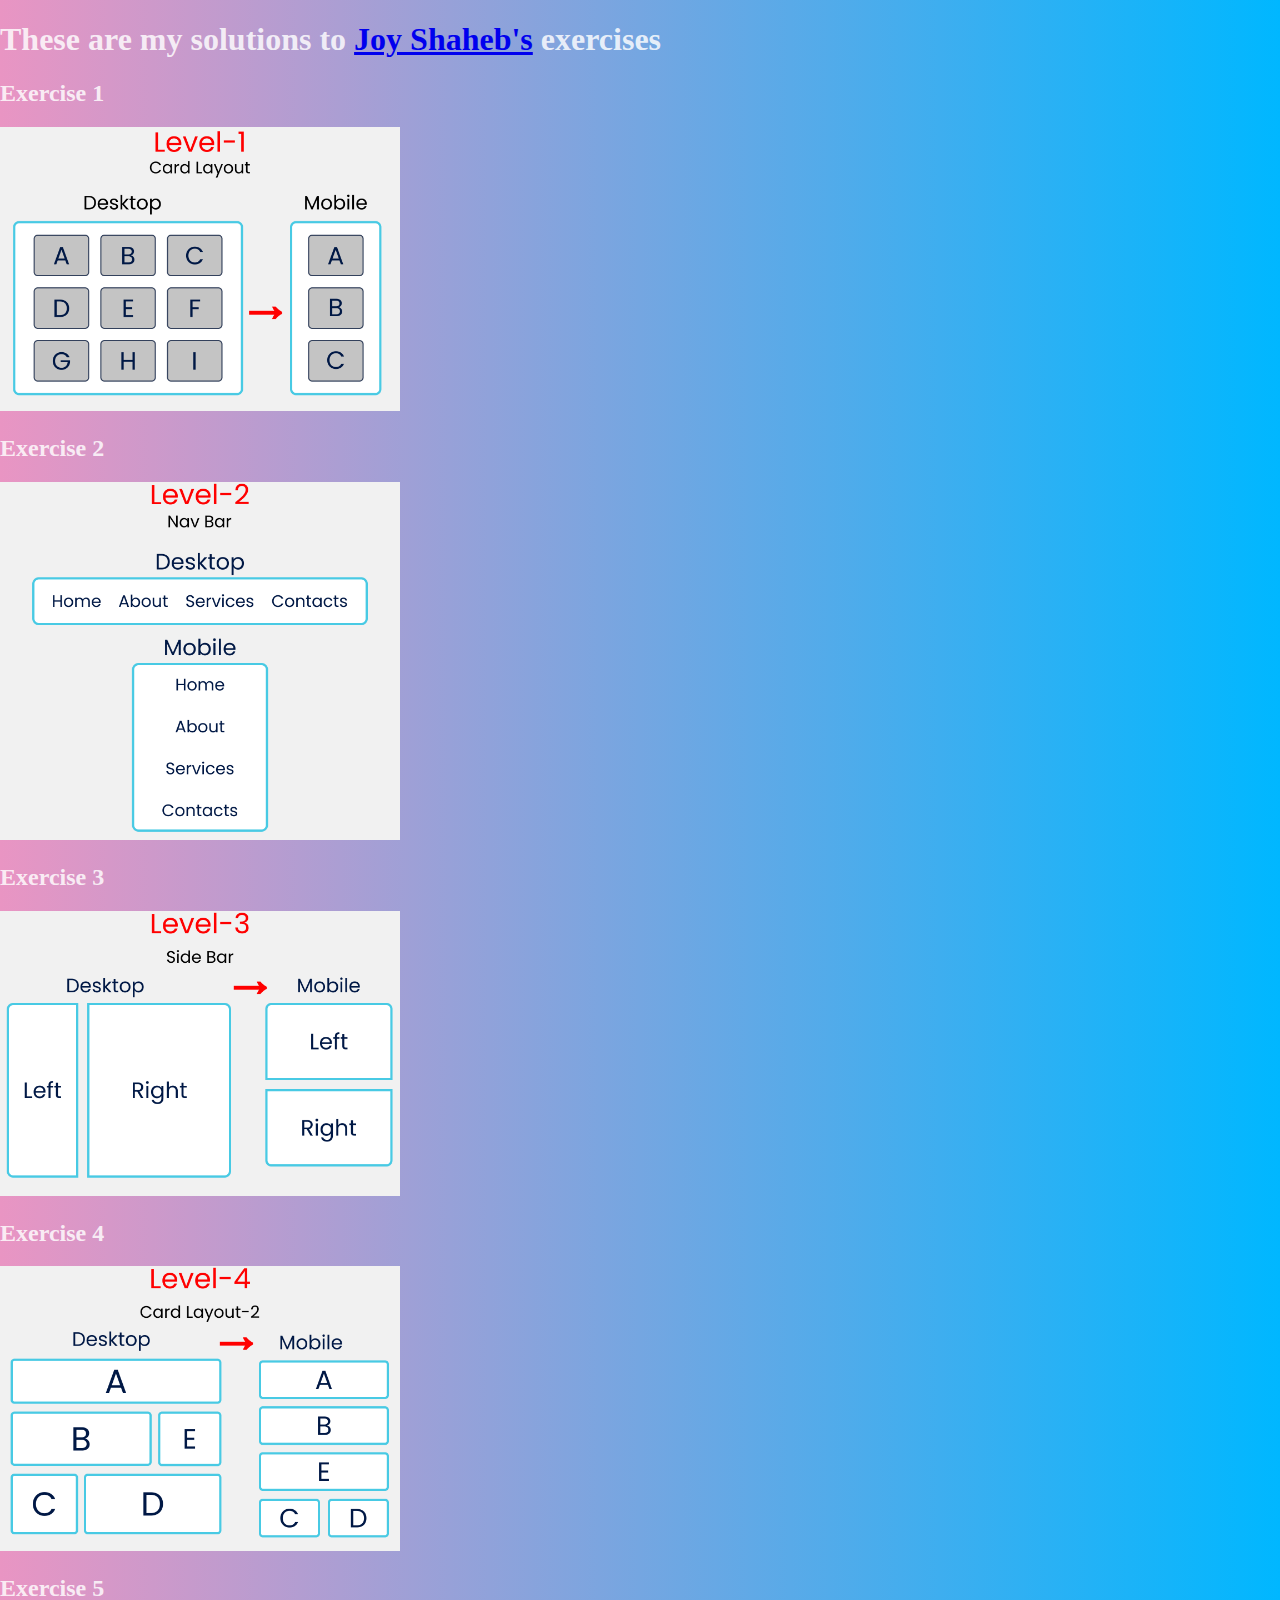
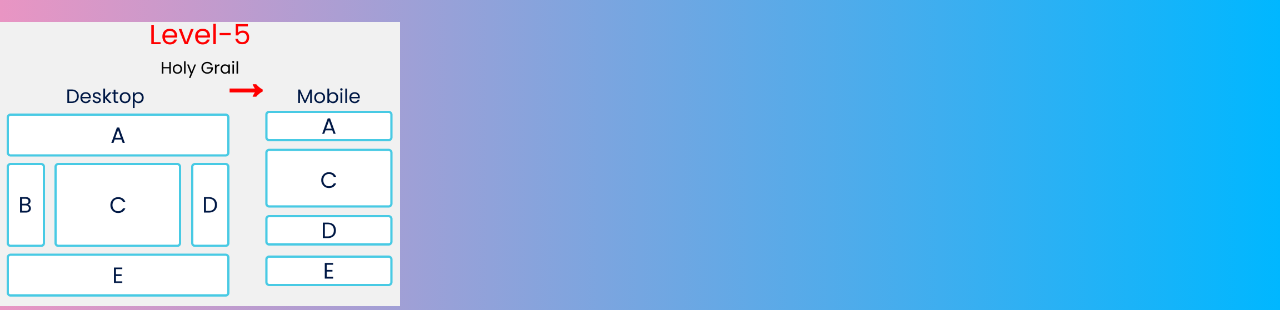
==== index.html @ 25f4d13f "Added main page html, background color and exercise pictures." ====
<!DOCTYPE html>
<html lang='en'>
    <head>
        <meta charset='utf-8'/>
        <meta name='viewport' content='width=device-width, initial-scale=1'/>
        <title></title>
        <link href='main-page.css' rel='stylesheet' type='text/css'/>
    </head>
    <body>
        <header>
            <h1>These are my solutions to <a href='https://www.freecodecamp.org/news/learn-flexbox-build-5-layouts/'>Joy Shaheb's</a> exercises</h1>
        </header>
        <main class='wrapper'>
            <section class="block exercise-1">
                <h2>Exercise 1</h2>
                <img src='images/exercise-1.png' alt='Exercise 1 image, showing a desktop and a mobile layout. Desktop layout has 3 rows and 3 columns, with boxes A-I. Mobile layout has 1 column and three rows, with boxes A-C.'/>
            </section>
            <section class="block exercise-2">
                <h2>Exercise 2</h2></section>
                <img src='images/exercise-2.png' alt='Exercise 2 image, showing a desktop and a mobile layout. Desktop layout is a horizontal nav bar, with 4 buttons: home, about, services and contacts. Mobile layout is a vertical nav bar, with same buttons arranged in a column.'/>
            <section class="block exercise-3">
                <h2>Exercise 3</h2></section>
                <img src='images/exercise-3.png' alt='Exercise 3 image, showing a desktop and a mobile layout. Desktop layout shows one vertical rectangle with the word "left", and a vertical rectangle that is 3 times the other rectangle, labeled "right". Mobile layout shows two rectangles with the same labels, but are now the same size, with "left" and then "right".'/>
            <section class="block exercise-4">
                <h2>Exercise 4</h2>
                <img src='images/exercise-4.png' alt='Exercise 4 image, showing a desktop and a mobile layout. Desktop layout has 3 rows and 1 column, row 1 has a rectangle labeled A taking up the full width. Row 2 shows a rectangle labeled B taking up 70% of the width, and a box labeled E that takes up 30% of the width. Row 3 shows a box labeled C taking up 35% of the width, and a rectangle labeled D taking up 65% of the width. The mobile layout has 1 column and 4 rows, rows 1-3 take up the full width, while row 4 has two boxes taking up 50% width each. Boxes are labeled as such: row 1: A, row 2: B, row 3: E, row 4: C and D.'/>
            </section>
            <section class="block exercise-5">
                <h2>Exercise 5</h2>
                <img src='images/exercise-5.png' alt='Exercise 5 image, showing a desktop and a mobile layout. Desktop layout has 3 rows and 1 column. Row 1 has a rectangle taking up the full width labeled A. Row 2 has one vertical rectangle labeled B taking up 20% of the width, one horizontal rectangle taking up 60% of the page, and another vertical rectangle taking up 20% of the page. Row 3 has a lone rectangle labeled E taking up the full width. The mobile layout has 1 column and 4 rows. Row 1 has a rectangle labeled A taking up the full width. Row 2 has a rectangle labeled C taking up full width, and twice the height as the other rows. Row 3 has a rectangle labeled D, and row 4 has a rectangle labeled E.'/>
            </section>
        </main>
        <footer></footer>
    </body>
</html>
---- main-page.css ----
html, *, *:before, *:after {
  box-sizing: border-box;
}

body {
  background-image: linear-gradient(90deg, #e995c3, #00b7ff);
  background-repeat: no-repeat;
  color: hsla(0, 0%, 100%, 0.836);
  /* height: 100vh; */
  margin: 0;
}

/* header {
  background-color: transparent;
  display: flex;
  justify-content: center;
  padding: 1em 0;
}

main {
  display: flex;
  justify-content: center;
} */

.wrapper {
  /* align-items: center;
  border: 2px solid black;
  display: flex;
  flex-direction: column; */
  /* justify-content: center; */
  /* margin: 0 auto; */
  /* padding: 1em; */
  /* width: 80%;  */
}

img {
  width: 400px;
}
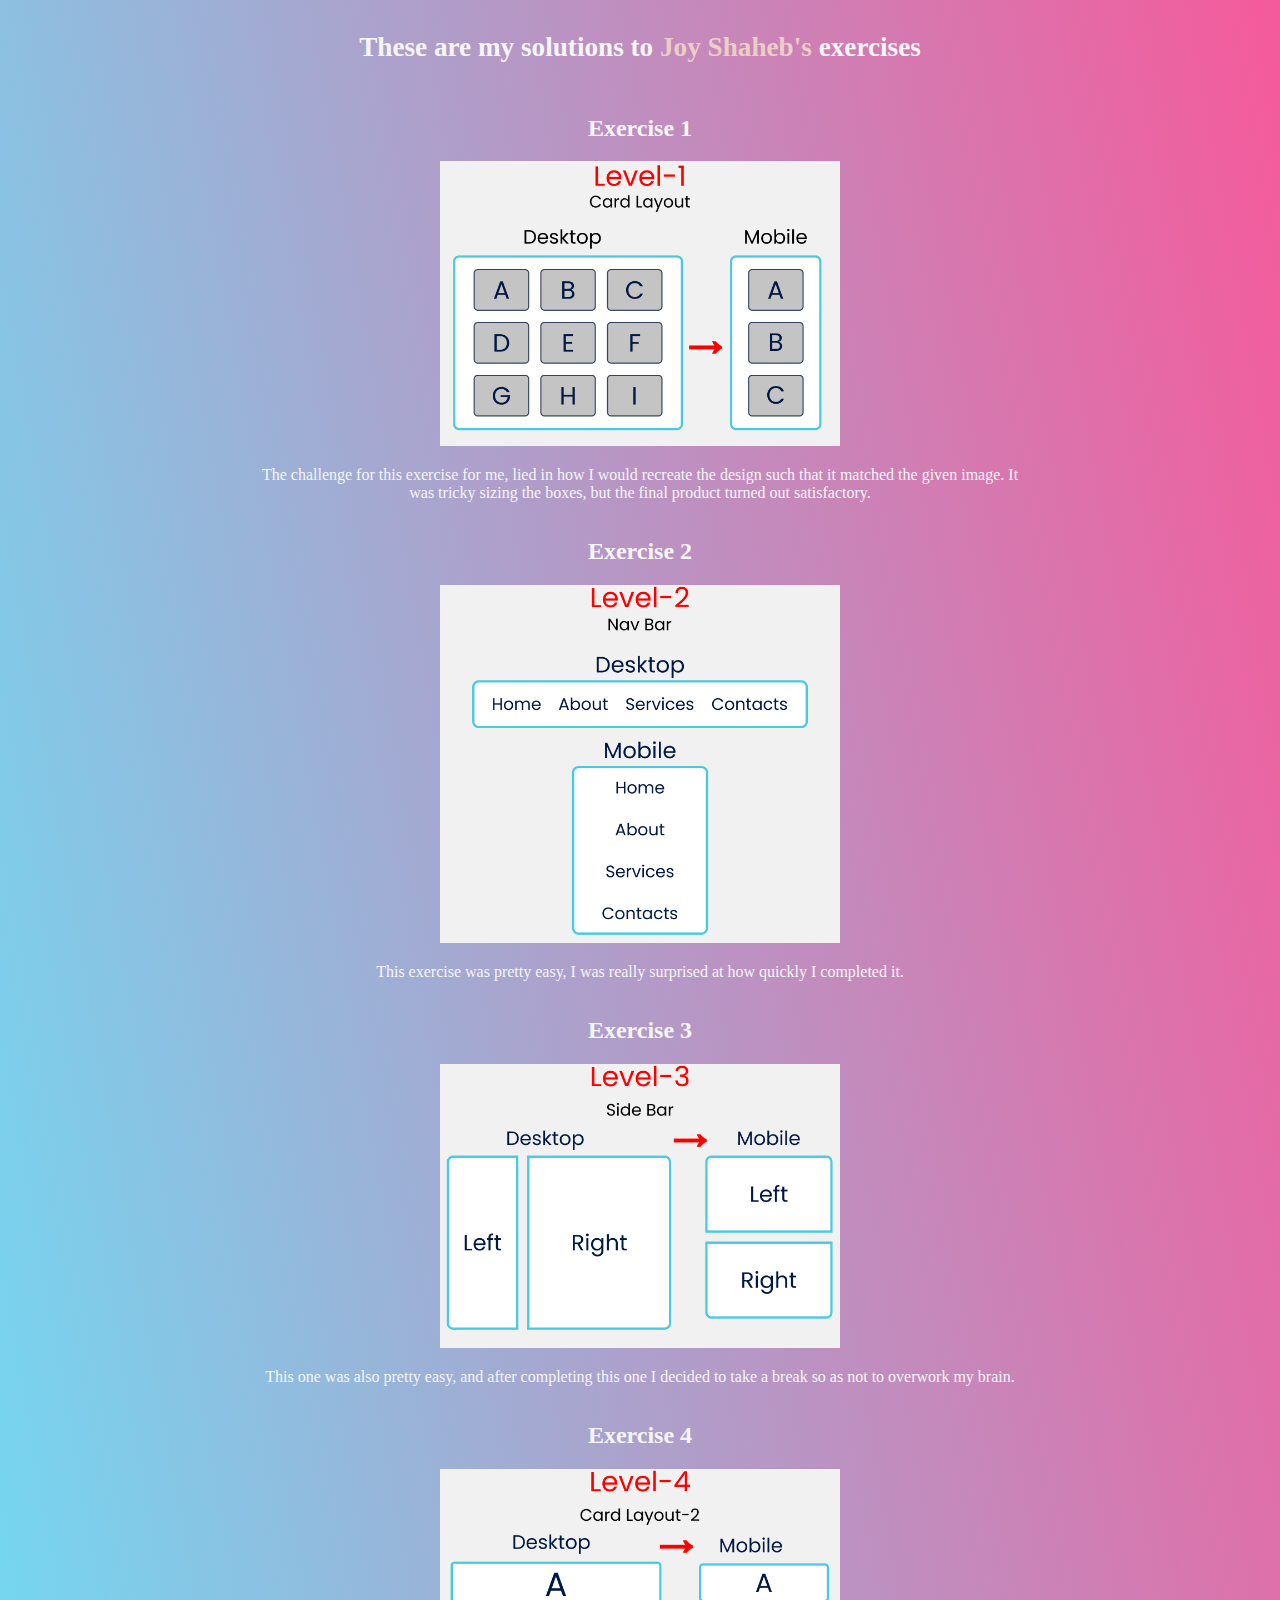
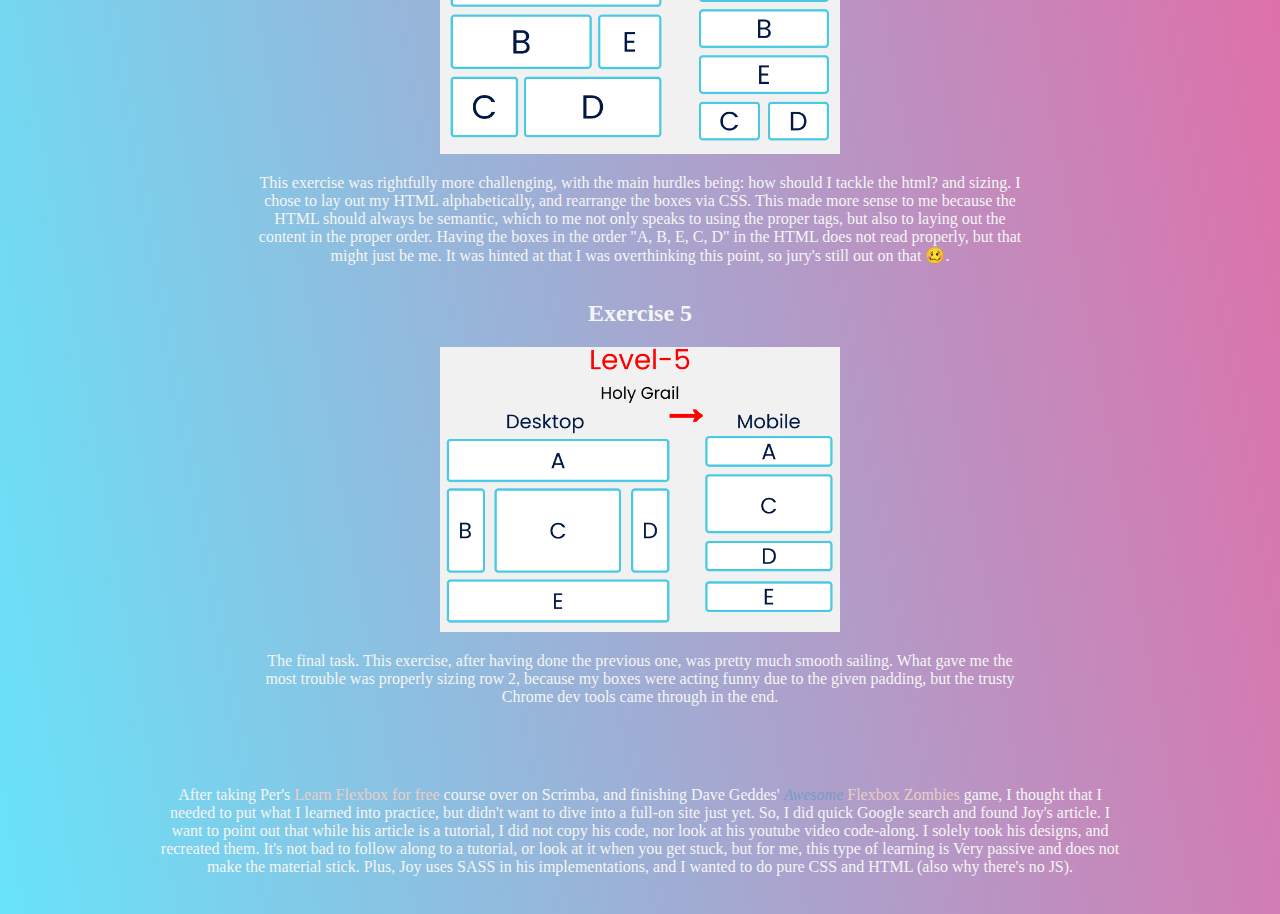
==== commit d6c2ba6b: "Add summary of what it was like to work on each exercise and include solution files as well as main " ====
--- a/index.html
+++ b/index.html
@@ -1,35 +1,53 @@
 <!DOCTYPE html>
 <html lang='en'>
-    <head>
-        <meta charset='utf-8'/>
-        <meta name='viewport' content='width=device-width, initial-scale=1'/>
-        <title></title>
-        <link href='main-page.css' rel='stylesheet' type='text/css'/>
-    </head>
-    <body>
-        <header>
-            <h1>These are my solutions to <a href='https://www.freecodecamp.org/news/learn-flexbox-build-5-layouts/'>Joy Shaheb's</a> exercises</h1>
-        </header>
-        <main class='wrapper'>
-            <section class="block exercise-1">
-                <h2>Exercise 1</h2>
-                <img src='images/exercise-1.png' alt='Exercise 1 image, showing a desktop and a mobile layout. Desktop layout has 3 rows and 3 columns, with boxes A-I. Mobile layout has 1 column and three rows, with boxes A-C.'/>
-            </section>
-            <section class="block exercise-2">
-                <h2>Exercise 2</h2></section>
-                <img src='images/exercise-2.png' alt='Exercise 2 image, showing a desktop and a mobile layout. Desktop layout is a horizontal nav bar, with 4 buttons: home, about, services and contacts. Mobile layout is a vertical nav bar, with same buttons arranged in a column.'/>
-            <section class="block exercise-3">
-                <h2>Exercise 3</h2></section>
-                <img src='images/exercise-3.png' alt='Exercise 3 image, showing a desktop and a mobile layout. Desktop layout shows one vertical rectangle with the word "left", and a vertical rectangle that is 3 times the other rectangle, labeled "right". Mobile layout shows two rectangles with the same labels, but are now the same size, with "left" and then "right".'/>
-            <section class="block exercise-4">
-                <h2>Exercise 4</h2>
-                <img src='images/exercise-4.png' alt='Exercise 4 image, showing a desktop and a mobile layout. Desktop layout has 3 rows and 1 column, row 1 has a rectangle labeled A taking up the full width. Row 2 shows a rectangle labeled B taking up 70% of the width, and a box labeled E that takes up 30% of the width. Row 3 shows a box labeled C taking up 35% of the width, and a rectangle labeled D taking up 65% of the width. The mobile layout has 1 column and 4 rows, rows 1-3 take up the full width, while row 4 has two boxes taking up 50% width each. Boxes are labeled as such: row 1: A, row 2: B, row 3: E, row 4: C and D.'/>
-            </section>
-            <section class="block exercise-5">
-                <h2>Exercise 5</h2>
-                <img src='images/exercise-5.png' alt='Exercise 5 image, showing a desktop and a mobile layout. Desktop layout has 3 rows and 1 column. Row 1 has a rectangle taking up the full width labeled A. Row 2 has one vertical rectangle labeled B taking up 20% of the width, one horizontal rectangle taking up 60% of the page, and another vertical rectangle taking up 20% of the page. Row 3 has a lone rectangle labeled E taking up the full width. The mobile layout has 1 column and 4 rows. Row 1 has a rectangle labeled A taking up the full width. Row 2 has a rectangle labeled C taking up full width, and twice the height as the other rows. Row 3 has a rectangle labeled D, and row 4 has a rectangle labeled E.'/>
-            </section>
-        </main>
-        <footer></footer>
-    </body>
+  <head>
+      <meta charset='utf-8'/>
+      <meta name='viewport' content='width=device-width, initial-scale=1'/>
+      <title>Practicing CSS Flexbox</title>
+      <link href='main-page.css' rel='stylesheet' type='text/css'/>
+  </head>
+  <body>
+    <header>
+      <h1>These are my solutions to <a href='https://www.freecodecamp.org/news/learn-flexbox-build-5-layouts/'>Joy Shaheb's</a> exercises</h1>
+    </header>
+    <main class='wrapper'>
+      <section class="block exercise-1">
+        <h2>Exercise 1</h2>
+        <a href='html/card-layout.html'>
+          <img src='images/exercise-1.png' alt='Exercise 1 image, showing a desktop and a mobile layout. Desktop layout has 3 rows and 3 columns, with boxes A-I. Mobile layout has 1 column and three rows, with boxes A-C.'/>
+        </a>
+        <p>The challenge for this exercise for me, lied in how I would recreate the design such that it matched the given image. It was tricky sizing the boxes, but the final product turned out satisfactory.</p>
+        </section>
+      <section class="block exercise-2">
+        <h2>Exercise 2</h2>
+        <a href='html/nav-bar-layout.html'>
+          <img src='images/exercise-2.png' alt='Exercise 2 image, showing a desktop and a mobile layout. Desktop layout is a horizontal nav bar, with 4 buttons: home, about, services and contacts. Mobile layout is a vertical nav bar, with same buttons arranged in a column.'/>
+        </a>
+        <p>This exercise was pretty easy, I was really surprised at how quickly I completed it.</p>
+      </section>
+      <section class="block exercise-3">
+        <h2>Exercise 3</h2>
+        <a href='html/sidebar-layout.html'>
+          <img src='images/exercise-3.png' alt='Exercise 3 image, showing a desktop and a mobile layout. Desktop layout shows one vertical rectangle with the word "left", and a vertical rectangle that is 3 times the other rectangle, labeled "right". Mobile layout shows two rectangles with the same labels, but are now the same size, with "left" and then "right".'/>
+        </a>
+        <p>This one was also pretty easy, and after completing this one I decided to take a break so as not to overwork my brain.</p>
+      </section>
+        <section class="block exercise-4">
+        <h2>Exercise 4</h2>
+        <a href='html/card-layout-2.html'><img src='images/exercise-4.png' alt='Exercise 4 image, showing a desktop and a mobile layout. Desktop layout has 3 rows and 1 column, row 1 has a rectangle labeled A taking up the full width. Row 2 shows a rectangle labeled B taking up 70% of the width, and a box labeled E that takes up 30% of the width. Row 3 shows a box labeled C taking up 35% of the width, and a rectangle labeled D taking up 65% of the width. The mobile layout has 1 column and 4 rows, rows 1-3 take up the full width, while row 4 has two boxes taking up 50% width each. Boxes are labeled as such: row 1: A, row 2: B, row 3: E, row 4: C and D.'/>
+        </a>
+        <p>This exercise was rightfully more challenging, with the main hurdles being: how should I tackle the html? and sizing. I chose to lay out my HTML alphabetically, and rearrange the boxes via CSS. This made more sense to me because the HTML should always be semantic, which to me not only speaks to using the proper tags, but also to laying out the content in the proper order. Having the boxes in the order "A, B, E, C, D" in the HTML does not read properly, but that might just be me. It was hinted at that I was overthinking this point, so jury's still out on that 🥴.</p>
+      </section>
+      <section class="block exercise-5">
+        <h2>Exercise 5</h2>
+        <a href='html/holy-grail-layout.html'>
+          <img src='images/exercise-5.png' alt='Exercise 5 image, showing a desktop and a mobile layout. Desktop layout has 3 rows and 1 column. Row 1 has a rectangle taking up the full width labeled A. Row 2 has one vertical rectangle labeled B taking up 20% of the width, one horizontal rectangle taking up 60% of the page, and another vertical rectangle taking up 20% of the page. Row 3 has a lone rectangle labeled E taking up the full width. The mobile layout has 1 column and 4 rows. Row 1 has a rectangle labeled A taking up the full width. Row 2 has a rectangle labeled C taking up full width, and twice the height as the other rows. Row 3 has a rectangle labeled D, and row 4 has a rectangle labeled E.'/>
+        </a>
+        <p>The final task. This exercise, after having done the previous one, was pretty much smooth sailing. What gave me the most trouble was properly sizing row 2, because my boxes were acting funny due to the given padding, but the trusty Chrome dev tools came through in the end.</p>
+      </section>
+    </main>
+    <footer>
+      <p>After taking Per's <a href='https://scrimba.com/learn/flexbox'>Learn Flexbox for free</a> course over on Scrimba, and finishing Dave Geddes' <em>Awesome</em> <a href='https://mastery.games/flexboxzombies/'>Flexbox Zombies</a> game, I thought that I needed to put what I learned into practice, but didn't want to dive into a full-on site just yet. So, I did quick Google search and found Joy's article. I want to point out that while his article is a tutorial, I did not copy his code, nor look at his youtube video code-along. I solely took his designs, and recreated them. It's not bad to follow along to a tutorial, or look at it when you get stuck, but for me, this type of learning is Very passive and does not make the material stick. Plus, Joy uses SASS in his implementations, and I wanted to do pure CSS and HTML (also why there's no JS). </p>
+    </footer>
+  </body>
 </html>--- a/main-page.css
+++ b/main-page.css
@@ -3,36 +3,79 @@
 }
 
 body {
-  background-image: linear-gradient(90deg, #e995c3, #00b7ff);
+  background-image: linear-gradient(260deg, #f55a9b, #68e3f9);
   background-repeat: no-repeat;
-  color: hsla(0, 0%, 100%, 0.836);
-  /* height: 100vh; */
+  color: whitesmoke;
+  font-size: 1rem;
   margin: 0;
 }
 
-/* header {
+header {
   background-color: transparent;
-  display: flex;
-  justify-content: center;
+  font-size: .85rem;
   padding: 1em 0;
+  text-align: center;
 }
 
 main {
-  display: flex;
-  justify-content: center;
-} */
+  margin: 0 auto 5%;
+}
 
-.wrapper {
-  /* align-items: center;
-  border: 2px solid black;
-  display: flex;
-  flex-direction: column; */
-  /* justify-content: center; */
-  /* margin: 0 auto; */
-  /* padding: 1em; */
-  /* width: 80%;  */
+a {
+  color: hsl(11, 46%, 85%);
+  text-align: center;
+  text-decoration: none;
+}
+
+a:hover {
+  text-decoration: underline;
+}
+
+a:visited {
+  color: #8f7fd3;
 }
 
 img {
-  width: 400px;
+  width: 250px;
+}
+
+.wrapper {
+  /* border: 2px solid black; */
+  display: flex;
+  flex-direction: column;
+  text-align: center;
+  width: 60%; 
+}
+
+.block {
+  align-items: center;
+  display: flex;
+  flex-direction: column;
+  justify-content: center;
+}
+
+footer {
+  margin: 0 auto 3%;
+  text-align: center;
+  width: 75%;
+}
+
+em {
+  color: #759cc4;
+}
+
+/* Tablet Styles */
+
+@media only screen and (min-width: 26.5625em) and (max-width: 56.25em) { /* 425px and 900px respectively, assuming the browser's font size is 16*/
+  img {
+    width: 300px;
+  }
+}
+
+/* Desktop Styles */
+
+@media only screen and (min-width: 56.3125em) { /* 901px assuming the browser's font size is 16*/
+  img {
+    width: 400px;
+  }
 }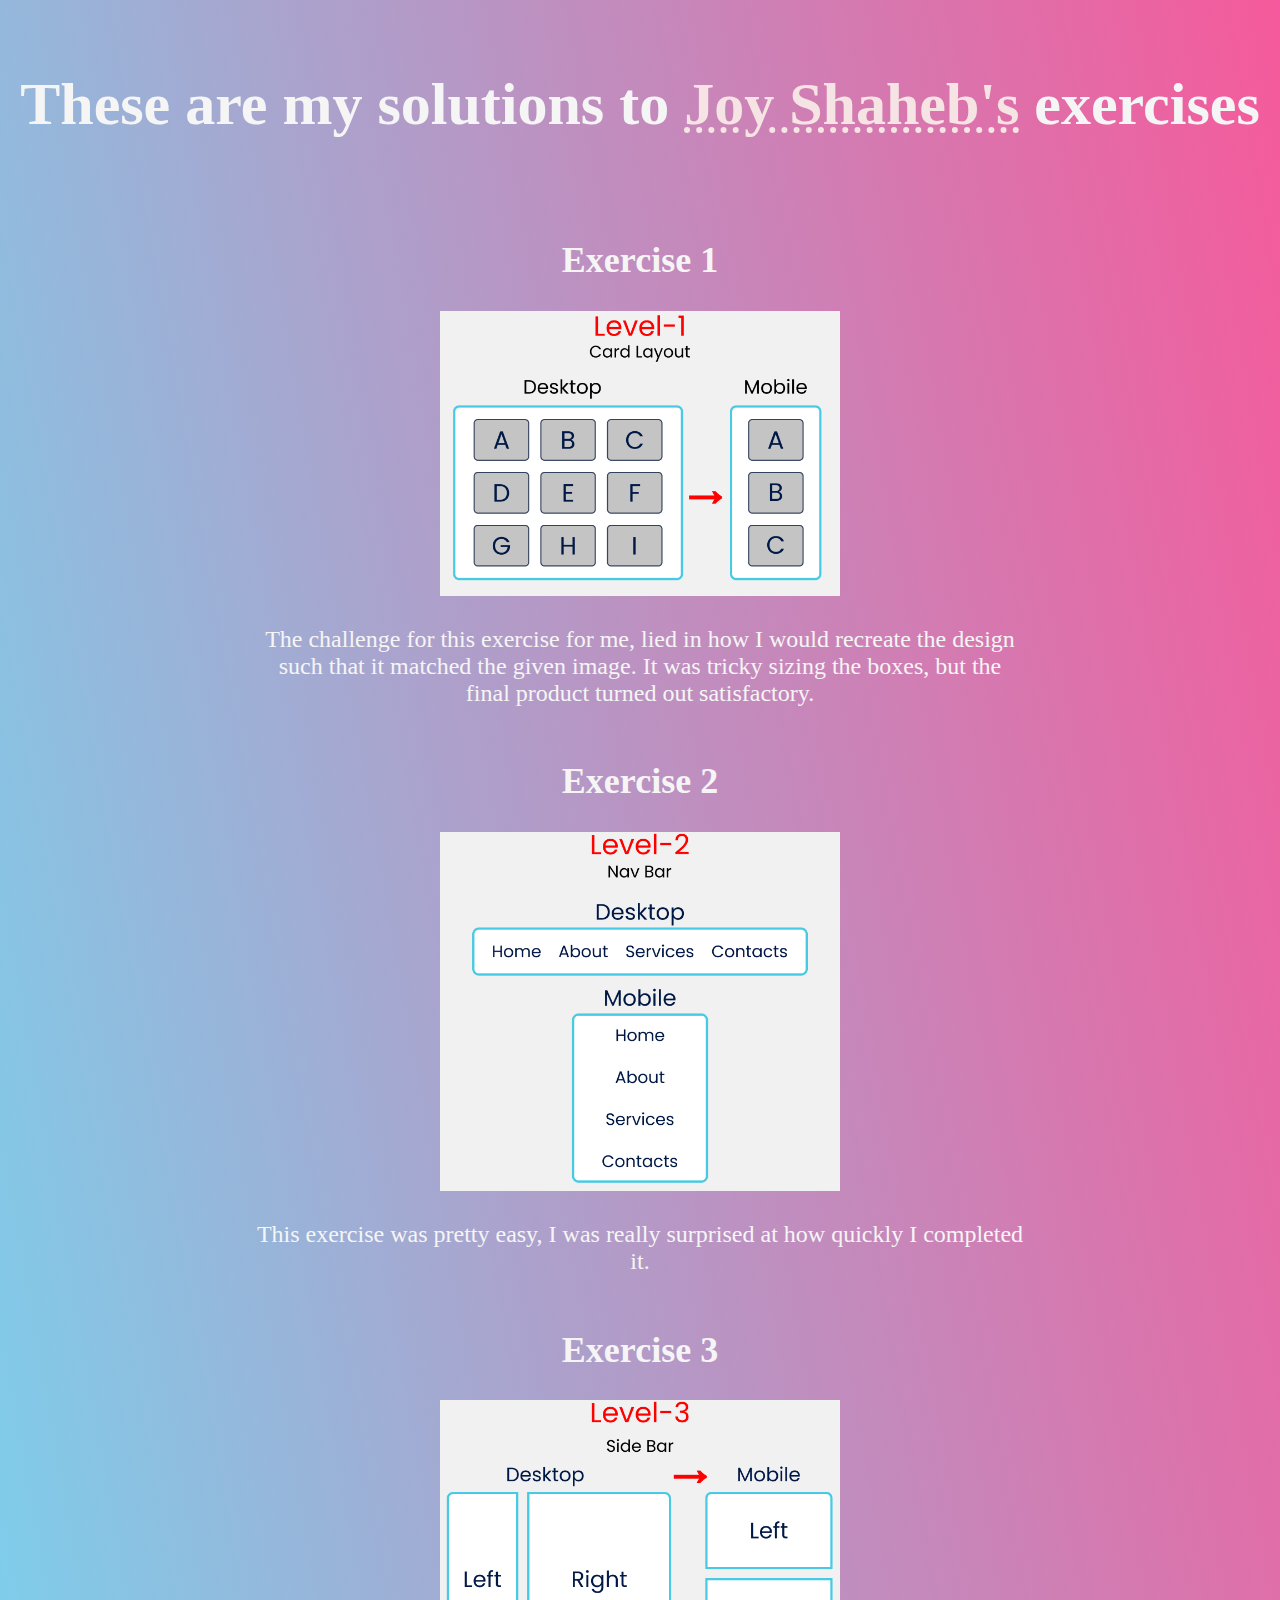
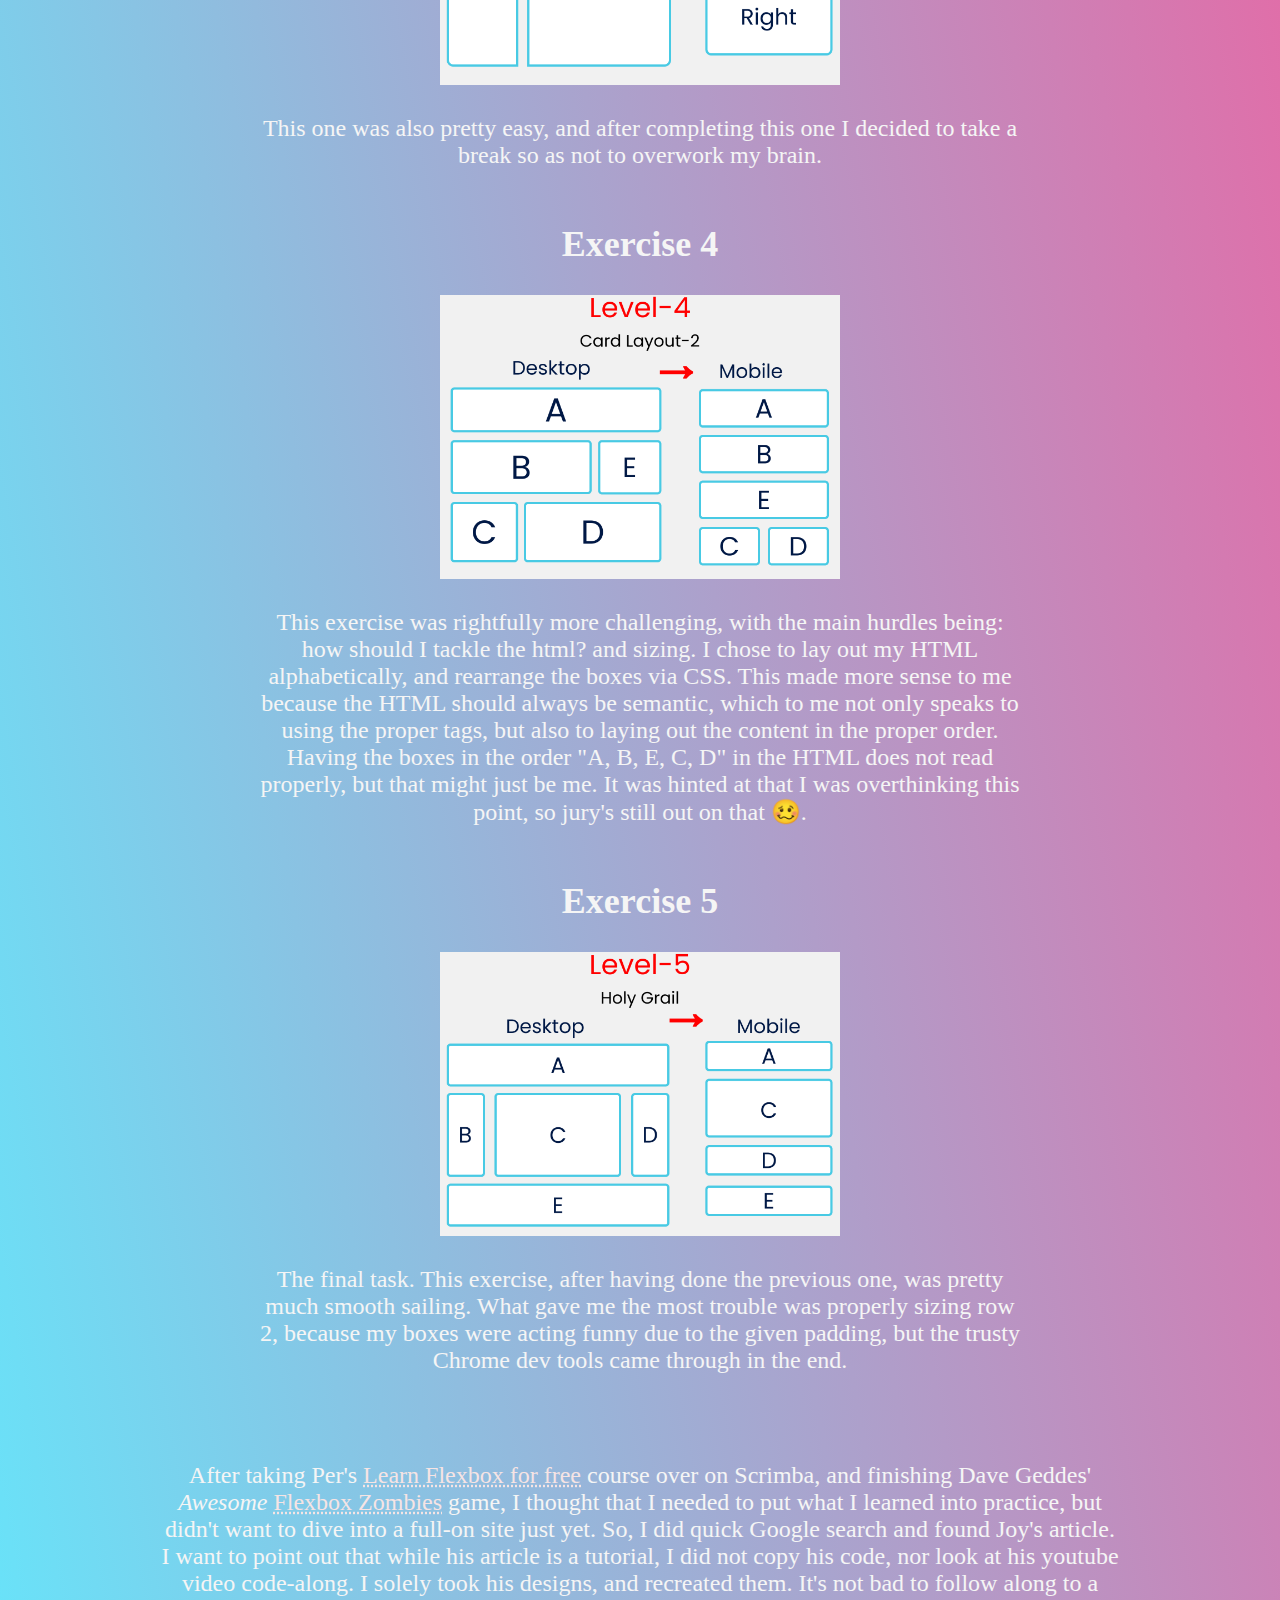
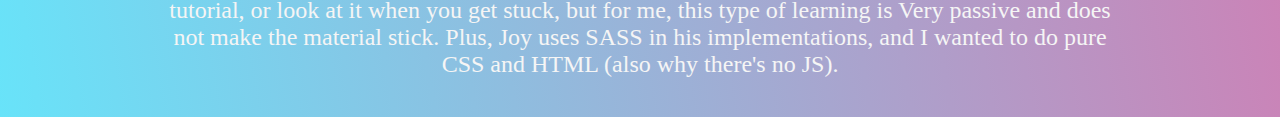
==== commit dfa9e59e: "Change min and max widths for media queries to include a wider range of devices." ====
--- a/index.html
+++ b/index.html
@@ -4,7 +4,7 @@
       <meta charset='utf-8'/>
       <meta name='viewport' content='width=device-width, initial-scale=1'/>
       <title>Practicing CSS Flexbox</title>
-      <link href='main-page.css' rel='stylesheet' type='text/css'/>
+      <link href='css/main-page.css' rel='stylesheet' type='text/css'/>
   </head>
   <body>
     <header>
--- a/css/main-page.css
+++ b/css/main-page.css
@@ -0,0 +1,97 @@
+html, *, *:before, *:after {
+  box-sizing: border-box;
+}
+
+body {
+  background-image: linear-gradient(260deg, #f55a9b, #68e3f9);
+  background-repeat: no-repeat;
+  color: hsl(0, 0%, 96%);
+  font-size: 1.3rem;
+  margin: 0;
+}
+
+header {
+  background-color: transparent;
+  font-size: 1.25rem;
+  padding: 1em 0;
+  text-align: center;
+}
+
+main {
+  margin: 0 auto 5%;
+}
+
+a {
+  color: hsl(0, 50%, 93%);
+  /* color: hsl(11, 46%, 85%); */
+  /* background: blanchedalmond; */
+  text-decoration-style: dotted;
+  text-align: center;
+  /* text-decoration: none; */
+}
+
+a:hover {
+  text-decoration: underline wavy;
+}
+
+a:visited {
+  color: #ede9ff;
+  text-decoration: none;
+}
+
+img {
+  width: 250px;
+}
+
+.wrapper {
+  /* border: 2px solid black; */
+  display: flex;
+  flex-direction: column;
+  text-align: center;
+  width: 60%; 
+}
+
+.block {
+  align-items: center;
+  display: flex;
+  flex-direction: column;
+  justify-content: center;
+}
+
+footer {
+  margin: 0 auto 3%;
+  text-align: center;
+  width: 75%;
+}
+
+/* Tablet Styles */
+
+@media only screen and (min-width: 26.8125em) and (max-width: 64em) { /* 428px and 1024px respectively, assuming the browser's font size is 16*/
+  header {
+    font-size: 1.25em;
+  }
+
+  body {
+    font-size: 1.35em;
+  }
+
+  img {
+    width: 300px;
+  }
+}
+
+/* Desktop Styles */
+
+@media only screen and (min-width: 64.1em) { /* 1025px assuming the browser's font size is 16*/
+  header {
+    font-size: 1.25em;
+  }
+
+  body {
+    font-size: 1.5em;
+  }
+  
+  img {
+    width: 400px;
+  }
+}